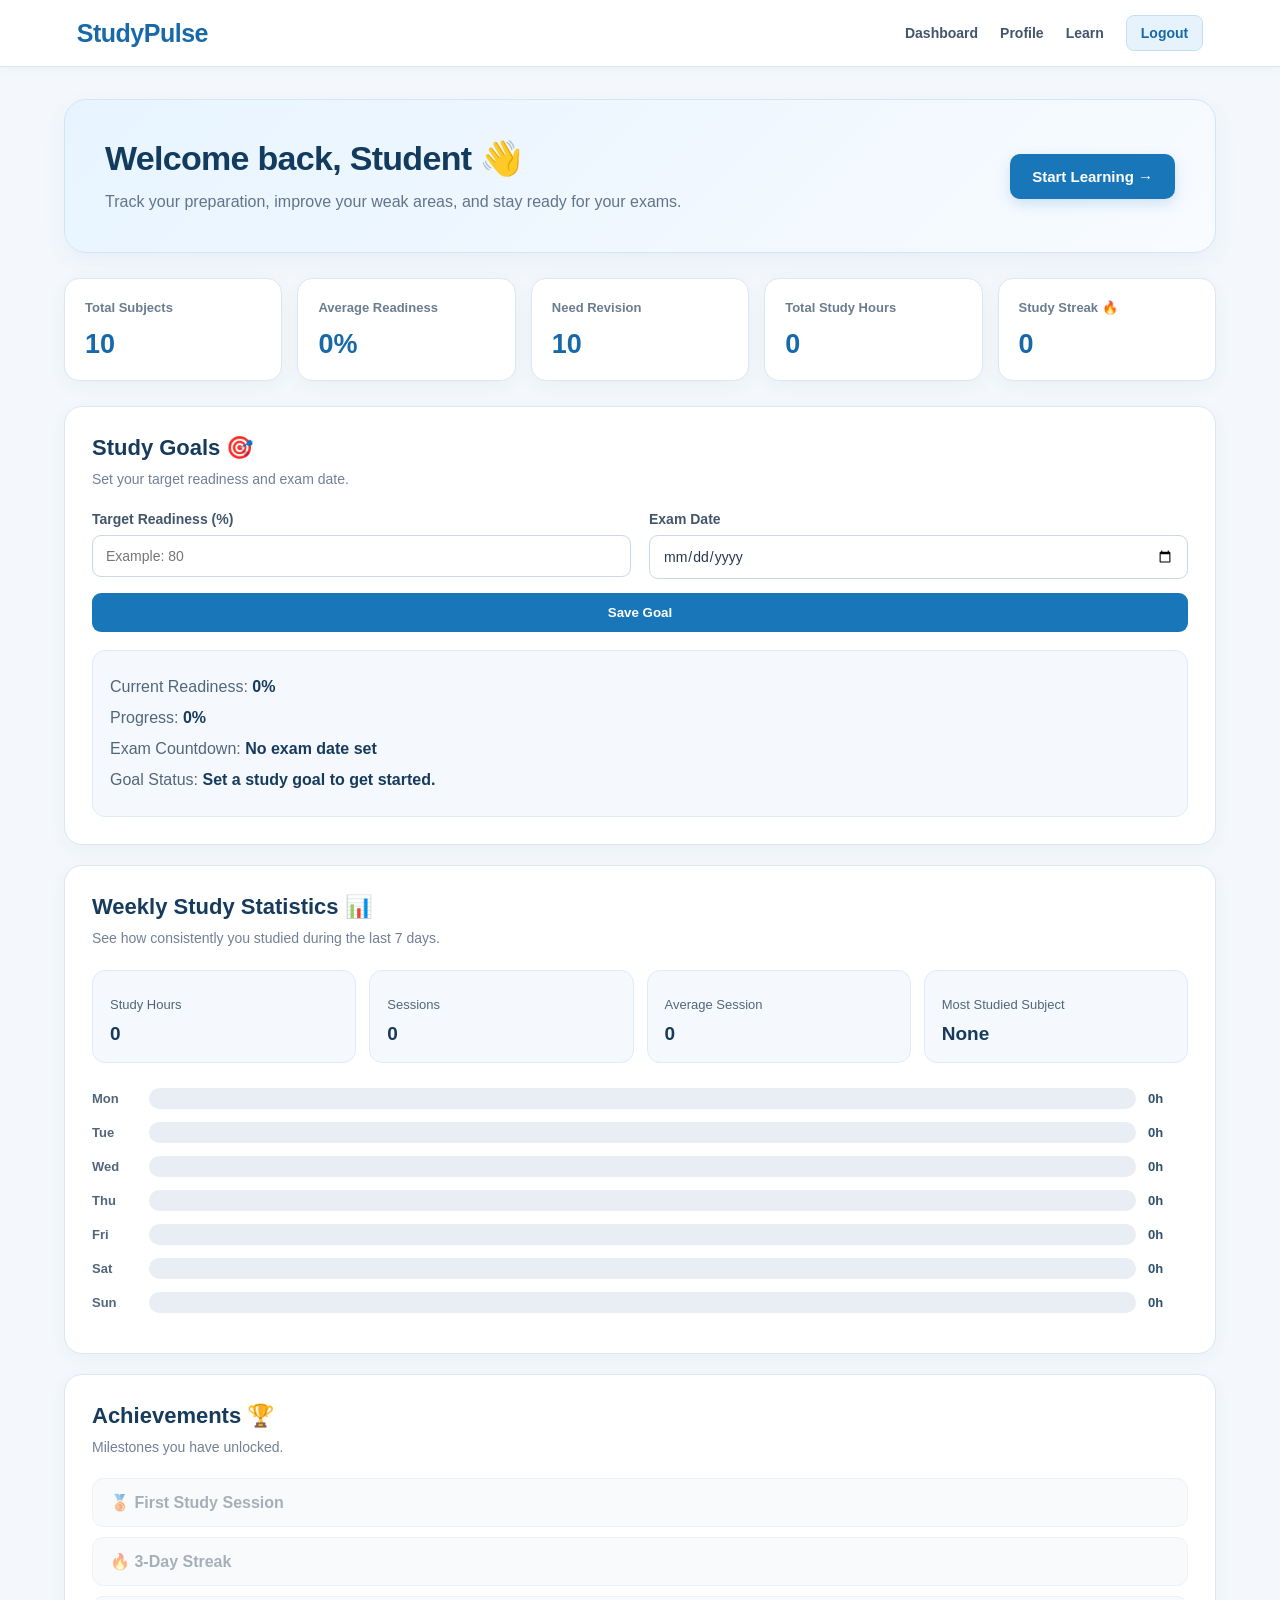
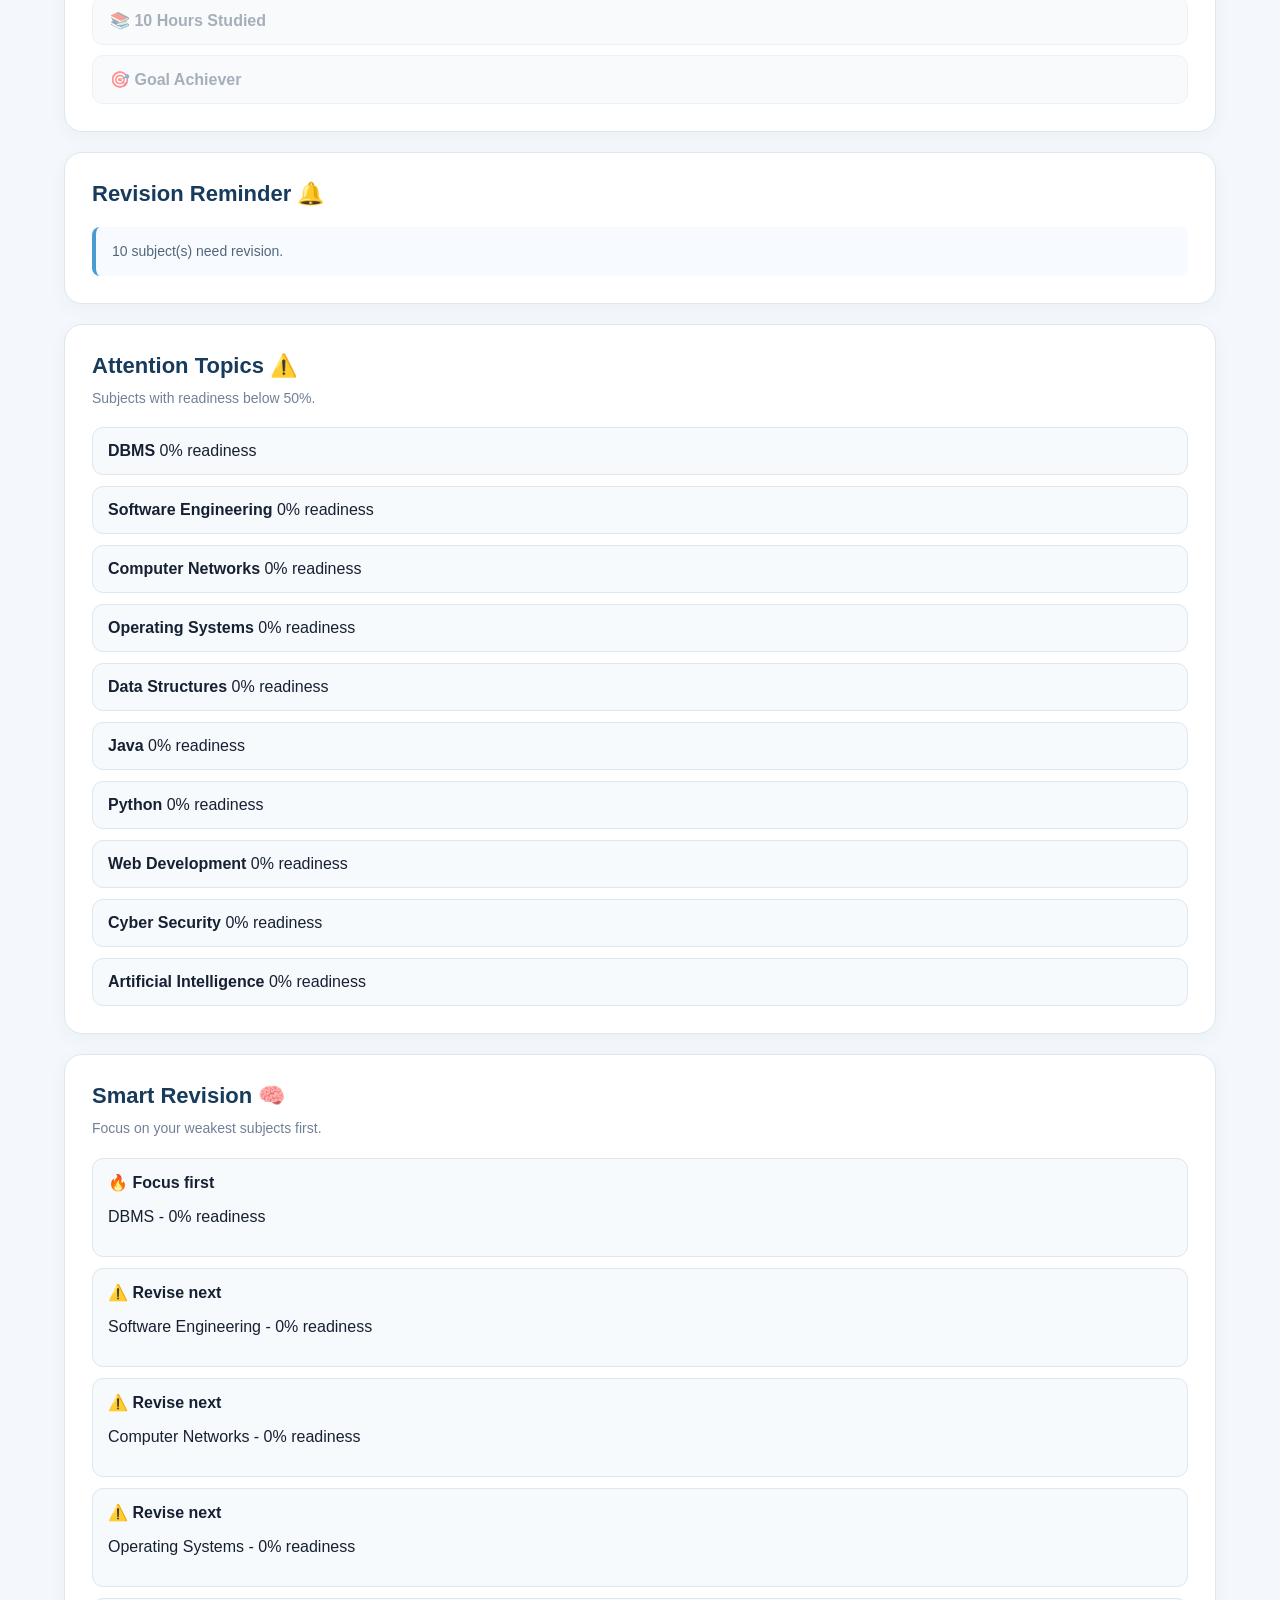
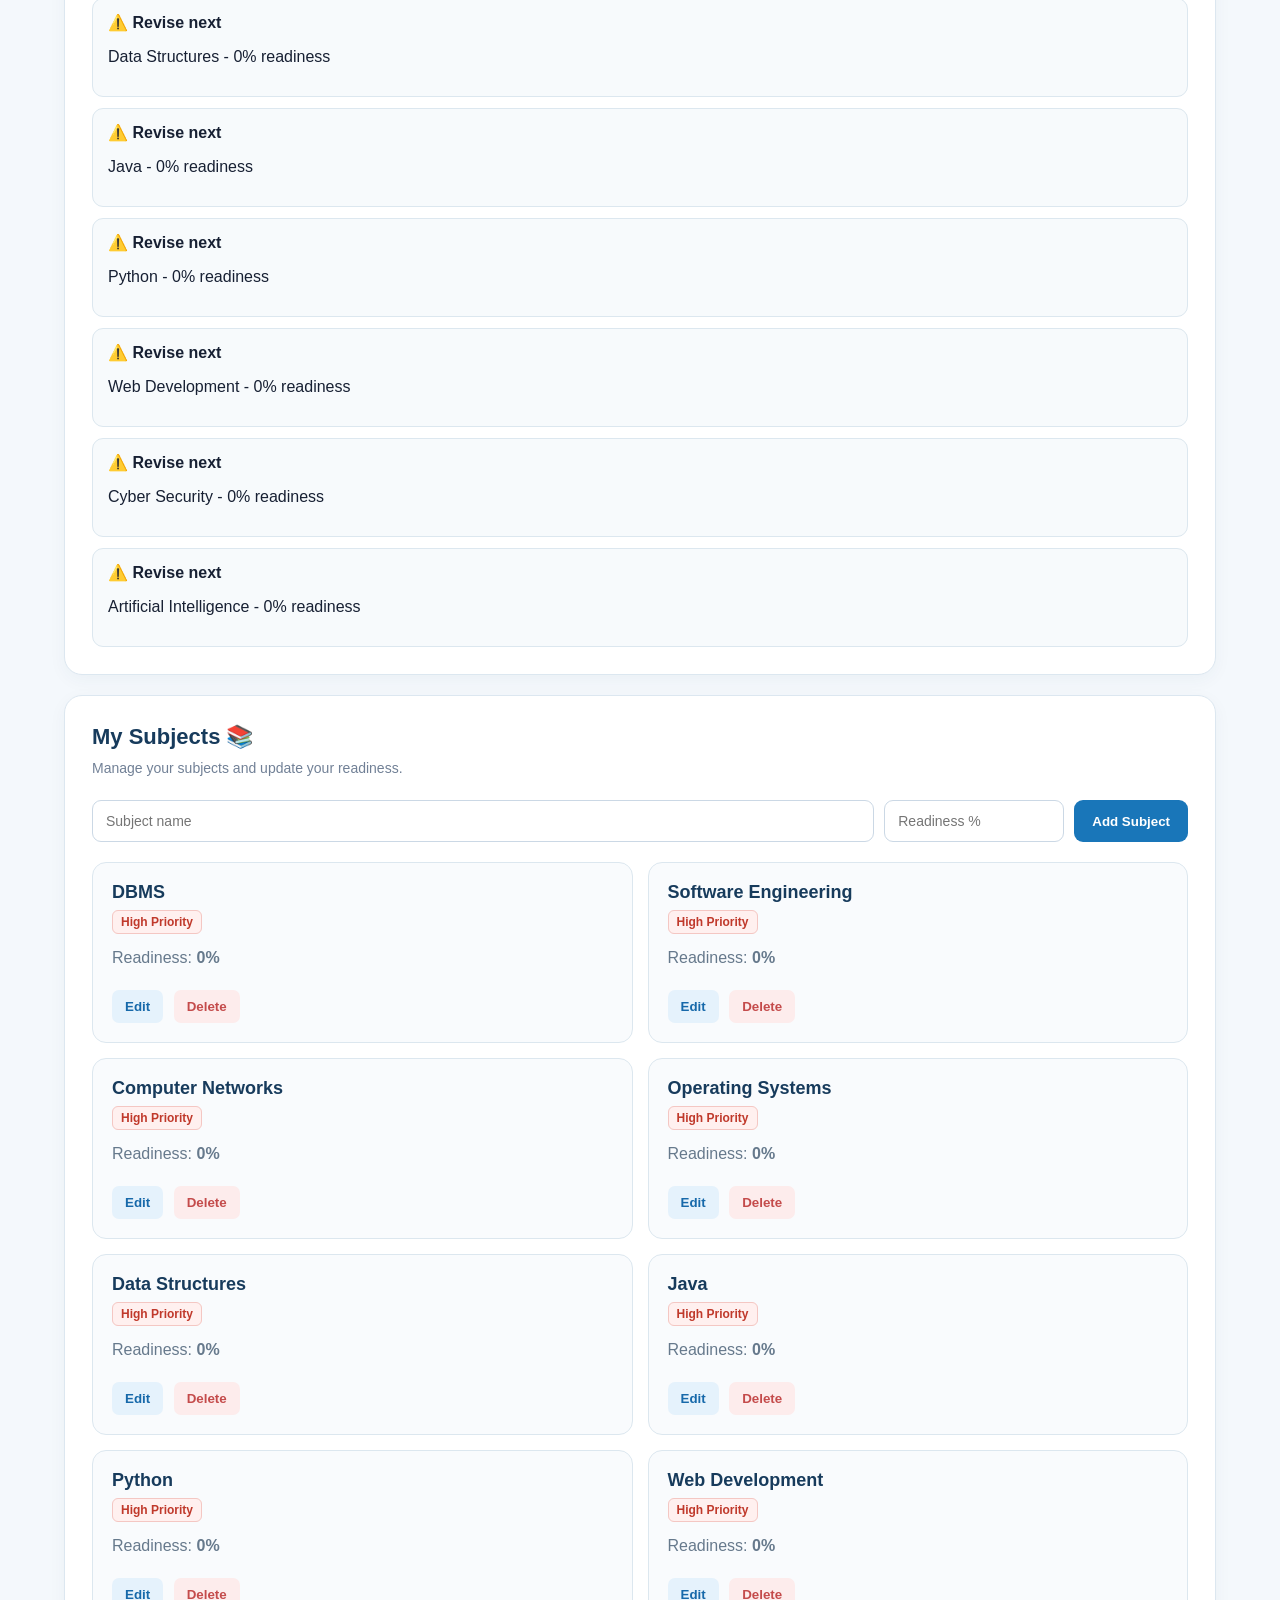
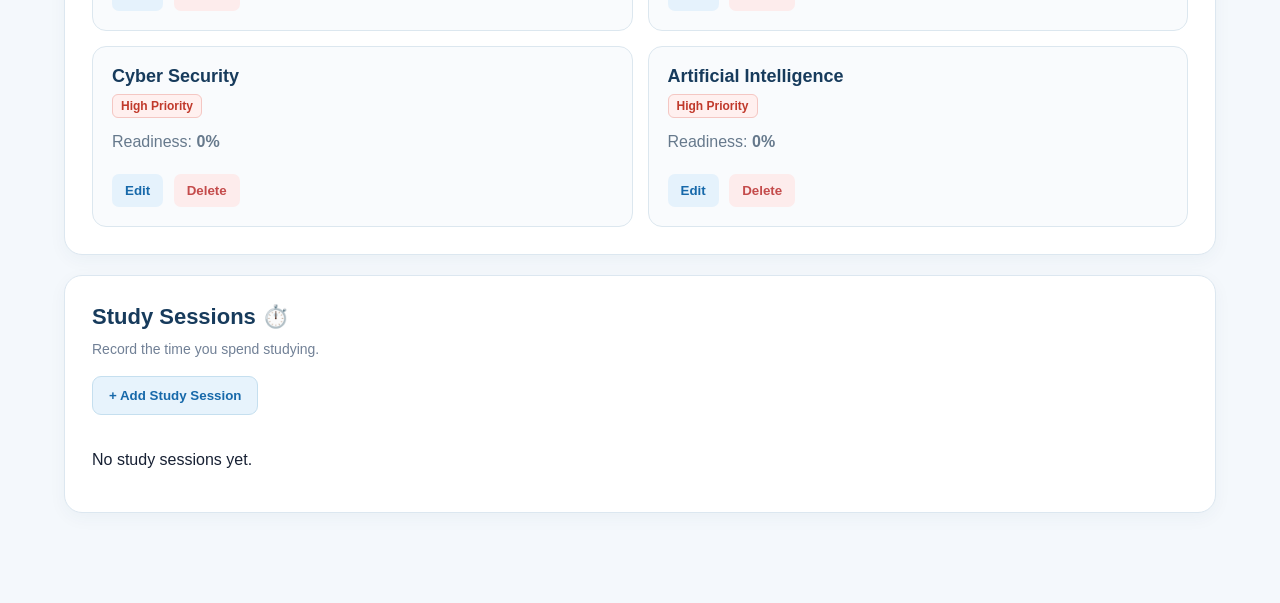
==== frontend/index.html @ 1348019b "Initial REVIORA project" ====
<!DOCTYPE html>
<html lang="en">
<head>
    <meta charset="UTF-8">
    <meta name="viewport" content="width=device-width, initial-scale=1.0">

    <title>StudyPulse - Dashboard</title>

    <style>
        * {
            box-sizing: border-box;
        }

        html {
            scroll-behavior: smooth;
        }

        body {
            margin: 0;
            font-family: Arial, Helvetica, sans-serif;
            background: #f4f8fc;
            color: #172033;
        }

        a {
            text-decoration: none;
        }

        button,
        input,
        select {
            font-family: inherit;
        }

        /* =========================
           NAVIGATION
        ========================= */

        .dashboard-nav {
            width: 100%;
            background: rgba(255, 255, 255, 0.97);
            border-bottom: 1px solid #dbe5ef;
            padding: 15px 6%;
            display: flex;
            align-items: center;
            justify-content: space-between;
            position: sticky;
            top: 0;
            z-index: 100;
            box-shadow: 0 2px 12px rgba(30, 70, 100, 0.04);
        }

        .dashboard-brand {
            font-size: 25px;
            font-weight: 800;
            color: #1769aa;
            letter-spacing: -0.5px;
        }

        .dashboard-nav-links {
            display: flex;
            gap: 22px;
            align-items: center;
        }

        .dashboard-nav-links a {
            color: #43556b;
            font-weight: 600;
            font-size: 14px;
            transition: 0.2s;
        }

        .dashboard-nav-links a:hover {
            color: #1769aa;
        }

        #logoutBtn {
            border: 1px solid #c5dfef;
            background: #e7f3fc;
            color: #1769aa;
            padding: 9px 14px;
            border-radius: 8px;
            font-size: 14px;
            font-weight: 700;
            cursor: pointer;
            transition: 0.2s;
        }

        #logoutBtn:hover {
            background: #1769aa;
            color: white;
            transform: translateY(-1px);
        }

        /* =========================
           MAIN
        ========================= */

        .dashboard-page {
            width: 90%;
            max-width: 1200px;
            margin: 0 auto;
            padding: 32px 0 70px;
        }

        /* =========================
           HERO
        ========================= */

        .dashboard-hero {
            background: linear-gradient(135deg, #e7f4ff 0%, #f8fbff 100%);
            border: 1px solid #cfe6f8;
            border-radius: 22px;
            padding: 38px 40px;
            margin-bottom: 25px;
            display: flex;
            justify-content: space-between;
            align-items: center;
            gap: 25px;
            box-shadow: 0 8px 25px rgba(32, 91, 135, 0.06);
        }

        .dashboard-hero h1 {
            margin: 0 0 10px;
            font-size: 34px;
            line-height: 1.2;
            color: #123b5d;
            letter-spacing: -0.7px;
        }

        .dashboard-hero p {
            margin: 0;
            max-width: 650px;
            color: #61748a;
            font-size: 16px;
            line-height: 1.6;
        }

        #startLearningBtn {
            border: none;
            background: #1976b9;
            color: white;
            padding: 14px 22px;
            border-radius: 10px;
            font-size: 15px;
            font-weight: bold;
            cursor: pointer;
            white-space: nowrap;
            transition: 0.2s;
            box-shadow: 0 5px 14px rgba(25, 118, 185, 0.18);
        }

        #startLearningBtn:hover {
            background: #125b91;
            transform: translateY(-2px);
        }

        #startLearningBtn:active,
        #saveGoalBtn:active,
        #addSubjectBtn:active,
        #saveSessionBtn:active {
            transform: translateY(1px);
        }

        /* =========================
           STAT CARDS
        ========================= */

        .dashboard-stats {
            display: grid;
            grid-template-columns: repeat(5, 1fr);
            gap: 15px;
            margin-bottom: 25px;
        }

        .dashboard-stat {
            background: #ffffff;
            border: 1px solid #dce7f0;
            border-radius: 15px;
            padding: 20px;
            min-width: 0;
            box-shadow: 0 5px 18px rgba(30, 70, 100, 0.05);
            transition: 0.2s;
        }

        .dashboard-stat:hover {
            transform: translateY(-2px);
            box-shadow: 0 8px 22px rgba(30, 70, 100, 0.08);
            border-color: #c8dce9;
        }

        .dashboard-stat h3 {
            margin: 0 0 11px;
            font-size: 13px;
            line-height: 1.4;
            color: #6a7d90;
            font-weight: 700;
        }

        .dashboard-stat p {
            margin: 0;
            font-size: 27px;
            font-weight: 800;
            color: #1769aa;
        }

        /* =========================
           SECTIONS
        ========================= */

        .dashboard-section {
            background: #ffffff;
            border: 1px solid #dce7f0;
            border-radius: 18px;
            padding: 27px;
            margin-bottom: 20px;
            box-shadow: 0 5px 18px rgba(30, 70, 100, 0.045);
        }

        .dashboard-section h2 {
            margin: 0 0 7px;
            color: #173b5c;
            font-size: 22px;
            line-height: 1.3;
        }

        .dashboard-section > p {
            color: #718096;
            margin: 0;
            line-height: 1.55;
            font-size: 14px;
        }

        /* =========================
           GOALS
        ========================= */

        .goal-grid {
            display: grid;
            grid-template-columns: 1fr 1fr;
            gap: 18px;
            margin-top: 20px;
        }

        .goal-form {
            display: flex;
            flex-direction: column;
            gap: 8px;
        }

        .goal-form label {
            font-weight: 700;
            color: #42566b;
            font-size: 14px;
        }

        .goal-form input,
        .goal-form select {
            width: 100%;
            padding: 12px 13px;
            border-radius: 9px;
            border: 1px solid #cbd8e5;
            background: #ffffff;
            font-size: 14px;
            color: #26384b;
            transition: 0.2s;
        }

        .goal-form input:focus,
        .goal-form select:focus {
            outline: none;
            border-color: #4a9bd1;
            box-shadow: 0 0 0 3px rgba(74, 155, 209, 0.12);
        }

        #saveGoalBtn {
            background: #1976b9;
            color: white;
            border: none;
            padding: 12px 18px;
            border-radius: 9px;
            font-weight: bold;
            cursor: pointer;
            margin-top: 14px;
            transition: 0.2s;
        }

        #saveGoalBtn:hover {
            background: #125b91;
        }

        .dashboard-mini {
            background: #f5f9fd;
            border: 1px solid #e1ebf3;
            border-radius: 13px;
            padding: 17px;
            margin-top: 18px;
        }

        .dashboard-mini p {
            margin: 7px 0;
            color: #52667b;
            line-height: 1.5;
        }

        .dashboard-mini strong {
            color: #173b5c;
        }

        /* =========================
           WEEKLY STATISTICS
        ========================= */

        .weekly-grid {
            display: grid;
            grid-template-columns: repeat(4, 1fr);
            gap: 13px;
            margin-top: 20px;
        }

        .weekly-grid .dashboard-mini {
            margin-top: 0;
        }

        .weekly-grid .dashboard-mini p {
            font-size: 13px;
            margin-bottom: 8px;
        }

        .weekly-grid .dashboard-mini strong {
            font-size: 19px;
        }

        /* =========================
           WEEKLY CHART
        ========================= */

        #weeklyChart {
            margin-top: 25px;
            width: 100%;
        }

        #weeklyChart .chart-row {
            display: flex;
            align-items: center;
            gap: 12px;
            margin-bottom: 13px;
            width: 100%;
        }

        #weeklyChart .chart-day {
            width: 45px;
            font-weight: bold;
            color: #52667b;
            flex-shrink: 0;
            font-size: 13px;
        }

        #weeklyChart .chart-bar-container {
            flex: 1;
            height: 21px;
            background: #e8eef4;
            border-radius: 12px;
            overflow: hidden;
        }

        #weeklyChart .chart-bar {
            height: 100%;
            background: linear-gradient(90deg, #4b9bd3, #1976b9);
            border-radius: 12px;
            transition: width 0.4s ease;
        }

        #weeklyChart .chart-hours {
            width: 40px;
            font-weight: bold;
            color: #31516c;
            flex-shrink: 0;
            font-size: 13px;
        }

        /* =========================
           ACHIEVEMENTS
        ========================= */

        #achievements {
            display: grid;
            gap: 10px;
            margin-top: 19px;
        }

        .achievement {
            padding: 14px 17px;
            border-radius: 11px;
            font-weight: bold;
            background: #f2f6fa;
            border: 1px solid #dce7ef;
            color: #506276;
            transition: 0.2s;
        }

        .achievement.locked {
            opacity: 0.5;
        }

        .achievement.unlocked {
            opacity: 1;
            background: #ecf8f2;
            border: 2px solid #43a879;
            color: #256344;
        }

        /* =========================
           REVISION / ATTENTION
        ========================= */

        #revisionReminder {
            background: #f7fbff;
            border-left: 4px solid #4b9bd3;
            padding: 14px 16px;
            margin-top: 18px;
            border-radius: 8px;
            color: #52667b;
            line-height: 1.55;
        }

        #attentionTopics,
        #smartRevision {
            display: grid;
            gap: 11px;
            margin-top: 18px;
        }

        #attentionTopics > div,
        #smartRevision > div {
            background: #f7fafc;
            border: 1px solid #dce7ef;
            border-radius: 11px;
            padding: 14px 15px;
            transition: 0.2s;
        }

        #attentionTopics > div:hover,
        #smartRevision > div:hover {
            border-color: #bfd8e8;
            background: #f9fcff;
        }

        /* =========================
           SUBJECTS
        ========================= */

        #subjectsContainer {
            display: grid;
            grid-template-columns: repeat(2, 1fr);
            gap: 15px;
            margin-top: 20px;
        }

        .subject-card {
            background: #f9fbfd;
            border: 1px solid #dce7ef;
            border-radius: 14px;
            padding: 19px;
            transition: 0.2s;
        }

        .subject-card:hover {
            transform: translateY(-2px);
            border-color: #a9cfe9;
            box-shadow: 0 7px 20px rgba(35, 100, 145, 0.08);
        }

        .subject-card h3 {
            margin: 0 0 9px;
            color: #173b5c;
            font-size: 18px;
        }

        .subject-card p {
            color: #66798c;
            line-height: 1.5;
        }

        .subject-card button {
            border: none;
            padding: 9px 13px;
            border-radius: 7px;
            margin-right: 6px;
            margin-top: 4px;
            cursor: pointer;
            font-weight: 600;
            transition: 0.2s;
        }

        .subject-card button:first-of-type {
            background: #e5f2fc;
            color: #1769aa;
        }

        .subject-card button:first-of-type:hover {
            background: #d4eafa;
        }

        .subject-card button:last-of-type {
            background: #fdecec;
            color: #c44b4b;
        }

        .subject-card button:last-of-type:hover {
            background: #fbdada;
        }

        /* =========================
           SUBJECT INPUT
        ========================= */

        .subject-input-row {
            display: grid;
            grid-template-columns: 1fr 180px auto;
            gap: 10px;
            margin-top: 20px;
        }

        .subject-input-row input {
            min-width: 0;
            padding: 12px 13px;
            border-radius: 9px;
            border: 1px solid #cbd8e5;
            background: white;
            font-size: 14px;
            transition: 0.2s;
        }

        .subject-input-row input:focus {
            outline: none;
            border-color: #4a9bd1;
            box-shadow: 0 0 0 3px rgba(74, 155, 209, 0.12);
        }

        #addSubjectBtn {
            background: #1976b9;
            color: white;
            border: none;
            padding: 12px 18px;
            border-radius: 9px;
            font-weight: bold;
            cursor: pointer;
            white-space: nowrap;
            transition: 0.2s;
        }

        #addSubjectBtn:hover {
            background: #125b91;
        }

        /* =========================
           STUDY SESSIONS
        ========================= */

        #toggleSessionBtn {
            background: #e7f3fc;
            color: #1769aa;
            border: 1px solid #c5dfef;
            padding: 11px 16px;
            border-radius: 9px;
            font-weight: bold;
            cursor: pointer;
            margin-top: 16px;
            transition: 0.2s;
        }

        #toggleSessionBtn:hover {
            background: #d9edf9;
        }

        #studySessionForm {
            margin-top: 18px;
            padding: 18px;
            background: #f7fafc;
            border: 1px solid #dce7ef;
            border-radius: 13px;
        }

        #studySessionForm select,
        #studySessionForm input {
            padding: 12px;
            border-radius: 9px;
            border: 1px solid #cbd8e5;
            background: white;
            font-size: 14px;
            margin: 5px;
        }

        #studySessionForm select:focus,
        #studySessionForm input:focus {
            outline: none;
            border-color: #4a9bd1;
            box-shadow: 0 0 0 3px rgba(74, 155, 209, 0.12);
        }

        #saveSessionBtn {
            padding: 12px 17px;
            border-radius: 9px;
            border: none;
            background: #1976b9;
            color: white;
            font-weight: bold;
            cursor: pointer;
            margin: 5px;
            transition: 0.2s;
        }

        #saveSessionBtn:hover {
            background: #125b91;
        }

        #studyHistory {
            margin-top: 20px;
            display: grid;
            gap: 10px;
        }

        #studyHistory > div {
            background: #f8fafc;
            border: 1px solid #dce7ef;
            border-radius: 10px;
            padding: 14px;
        }

        /* =========================
           PRIORITY BADGES
        ========================= */

        .priority-high {
            color: #c0392b;
            background: #fff0ef;
            border: 1px solid #f4c7c3;
            padding: 4px 8px;
            border-radius: 6px;
            font-size: 12px;
            font-weight: bold;
        }

        .priority-medium {
            color: #a36b00;
            background: #fff8e6;
            border: 1px solid #f2d58a;
            padding: 4px 8px;
            border-radius: 6px;
            font-size: 12px;
            font-weight: bold;
        }

        .priority-low {
            color: #26734d;
            background: #ecf8f2;
            border: 1px solid #b8dfca;
            padding: 4px 8px;
            border-radius: 6px;
            font-size: 12px;
            font-weight: bold;
        }

        /* =========================
           RESPONSIVE - TABLET
        ========================= */

        @media (max-width: 1050px) {

            .dashboard-stats {
                grid-template-columns: repeat(3, 1fr);
            }

            .weekly-grid {
                grid-template-columns: repeat(2, 1fr);
            }
        }

        @media (max-width: 800px) {

            .dashboard-page {
                width: 92%;
            }

            .dashboard-hero {
                padding: 30px;
            }

            .dashboard-hero h1 {
                font-size: 29px;
            }

            .subject-input-row {
                grid-template-columns: 1fr 150px;
            }

            #addSubjectBtn {
                grid-column: 1 / -1;
            }

            #subjectsContainer {
                grid-template-columns: 1fr;
            }
        }

        /* =========================
           RESPONSIVE - MOBILE
        ========================= */

        @media (max-width: 650px) {

            .dashboard-nav {
                padding: 12px 4%;
                gap: 10px;
            }

            .dashboard-brand {
                font-size: 20px;
            }

            .dashboard-nav-links {
                gap: 5px;
                flex-wrap: wrap;
                justify-content: flex-end;
            }

            .dashboard-nav-links a {
                font-size: 11px;
            }

            #logoutBtn {
                padding: 7px 9px;
                font-size: 11px;
            }

            .dashboard-page {
                width: 92%;
                padding: 20px 0 45px;
            }

            .dashboard-hero {
                padding: 24px 20px;
                flex-direction: column;
                align-items: flex-start;
                gap: 18px;
                border-radius: 17px;
                margin-bottom: 18px;
            }

            .dashboard-hero h1 {
                font-size: 24px;
                line-height: 1.3;
            }

            .dashboard-hero p {
                font-size: 14px;
                line-height: 1.6;
            }

            #startLearningBtn {
                width: 100%;
                padding: 13px;
            }

            .dashboard-stats {
                grid-template-columns: repeat(2, minmax(0, 1fr));
                gap: 9px;
                margin-bottom: 18px;
            }

            .dashboard-stat {
                padding: 16px 13px;
                border-radius: 12px;
            }

            .dashboard-stat h3 {
                font-size: 11px;
                margin-bottom: 7px;
            }

            .dashboard-stat p {
                font-size: 21px;
            }

            .dashboard-section {
                padding: 20px 15px;
                border-radius: 15px;
                margin-bottom: 16px;
            }

            .dashboard-section h2 {
                font-size: 19px;
            }

            .dashboard-section > p {
                font-size: 13px;
                line-height: 1.55;
            }

            .goal-grid,
            .weekly-grid {
                grid-template-columns: 1fr;
                gap: 9px;
            }

            .dashboard-mini {
                padding: 14px;
                margin-top: 12px;
            }

            .subject-input-row {
                grid-template-columns: 1fr;
                gap: 8px;
            }

            .subject-input-row input,
            #addSubjectBtn {
                width: 100%;
            }

            .subject-card {
                padding: 16px;
            }

            .subject-card h3 {
                font-size: 17px;
            }

            .subject-card button {
                margin-top: 5px;
            }

            #studySessionForm {
                padding: 13px;
            }

            #studySessionForm select,
            #studySessionForm input,
            #saveSessionBtn {
                width: 100%;
                margin: 5px 0;
            }

            #weeklyChart .chart-row {
                gap: 7px;
                margin-bottom: 11px;
            }

            #weeklyChart .chart-day {
                width: 32px;
                font-size: 11px;
            }

            #weeklyChart .chart-hours {
                width: 32px;
                font-size: 11px;
            }

            #weeklyChart .chart-bar-container {
                height: 19px;
            }
        }

        /* =========================
           RESPONSIVE - SMALL PHONES
        ========================= */

        @media (max-width: 420px) {

            .dashboard-nav {
                align-items: flex-start;
            }

            .dashboard-brand {
                font-size: 18px;
            }

            .dashboard-nav-links {
                gap: 4px;
            }

            .dashboard-nav-links a,
            #logoutBtn {
                font-size: 10px;
                padding: 6px 7px;
            }

            .dashboard-page {
                width: 94%;
            }

            .dashboard-hero {
                padding: 21px 17px;
            }

            .dashboard-hero h1 {
                font-size: 22px;
            }

            .dashboard-hero p {
                font-size: 13px;
            }

            .dashboard-stats {
                gap: 8px;
            }

            .dashboard-stat {
                padding: 14px 11px;
            }

            .dashboard-stat p {
                font-size: 20px;
            }

            .dashboard-section {
                padding: 18px 13px;
            }

            .dashboard-section h2 {
                font-size: 18px;
            }
        }

    </style>
</head>

<body>

    <!-- =========================
         NAVIGATION
    ========================= -->

    <nav class="dashboard-nav">

        <div class="dashboard-brand">
            StudyPulse
        </div>

        <div class="dashboard-nav-links">
            <a href="index.html">Dashboard</a>
            <a href="profile.html">Profile</a>
            <a href="topics.html">Learn</a>

            <button id="logoutBtn" type="button">
                Logout
            </button>
        </div>

    </nav>


    <main class="dashboard-page">

        <!-- =========================
             HERO
        ========================= -->

        <section class="dashboard-hero">

            <div>
                <h1>
                    Welcome back, <span id="studentName">Student</span> 👋
                </h1>

                <p>
                    Track your preparation, improve your weak areas,
                    and stay ready for your exams.
                </p>
            </div>

            <button id="startLearningBtn">
                Start Learning →
            </button>

        </section>


        <!-- =========================
             DASHBOARD STATS
        ========================= -->

        <section class="dashboard-stats">

            <div class="dashboard-stat">
                <h3>Total Subjects</h3>
                <p id="totalSubjects">0</p>
            </div>

            <div class="dashboard-stat">
                <h3>Average Readiness</h3>
                <p id="averageReadiness">0%</p>
            </div>

            <div class="dashboard-stat">
                <h3>Need Revision</h3>
                <p id="needRevision">0</p>
            </div>

            <div class="dashboard-stat">
                <h3>Total Study Hours</h3>
                <p id="totalStudyTime">0</p>
            </div>

            <div class="dashboard-stat">
                <h3>Study Streak 🔥</h3>
                <p id="studyStreak">0</p>
            </div>

        </section>


        <!-- =========================
             STUDY GOALS
        ========================= -->

        <section class="dashboard-section">

            <h2>Study Goals 🎯</h2>

            <p>
                Set your target readiness and exam date.
            </p>

            <div class="goal-grid">

                <div class="goal-form">

                    <label for="targetReadiness">
                        Target Readiness (%)
                    </label>

                    <input
                        type="number"
                        id="targetReadiness"
                        min="1"
                        max="100"
                        placeholder="Example: 80"
                    >

                </div>


                <div class="goal-form">

                    <label for="examDate">
                        Exam Date
                    </label>

                    <input
                        type="date"
                        id="examDate"
                    >

                </div>

            </div>


            <div class="goal-form">

                <button id="saveGoalBtn">
                    Save Goal
                </button>

            </div>


            <div class="dashboard-mini">

                <p>
                    Current Readiness:
                    <strong id="goalCurrentReadiness">0%</strong>
                </p>

                <p>
                    Progress:
                    <strong id="goalProgress">0%</strong>
                </p>

                <p>
                    Exam Countdown:
                    <strong id="examCountdown">Not set</strong>
                </p>

                <p>
                    Goal Status:
                    <strong id="goalStatus">No goal set</strong>
                </p>

            </div>

        </section>


        <!-- =========================
             WEEKLY STATISTICS
        ========================= -->

        <section class="dashboard-section">

            <h2>Weekly Study Statistics 📊</h2>

            <p>
                See how consistently you studied during the last 7 days.
            </p>


            <div class="weekly-grid">

                <div class="dashboard-mini">

                    <p>Study Hours</p>

                    <strong id="weeklyStudyHours">
                        0
                    </strong>

                </div>


                <div class="dashboard-mini">

                    <p>Sessions</p>

                    <strong id="weeklySessions">
                        0
                    </strong>

                </div>


                <div class="dashboard-mini">

                    <p>Average Session</p>

                    <strong id="weeklyAverage">
                        0
                    </strong>

                </div>


                <div class="dashboard-mini">

                    <p>Most Studied Subject</p>

                    <strong id="mostStudiedSubject">
                        —
                    </strong>

                </div>

            </div>


            <div id="weeklyChart"></div>

        </section>


        <!-- =========================
             ACHIEVEMENTS
        ========================= -->

        <section class="dashboard-section">

            <h2>Achievements 🏆</h2>

            <p>
                Milestones you have unlocked.
            </p>

            <div id="achievements">

                <div class="achievement locked">
                    🥉 First Study Session
                </div>

                <div class="achievement locked">
                    🔥 3-Day Streak
                </div>

                <div class="achievement locked">
                    📚 10 Hours Studied
                </div>

                <div class="achievement locked">
                    🎯 Goal Achiever
                </div>

            </div>

        </section>


        <!-- =========================
             REVISION REMINDER
        ========================= -->

        <section class="dashboard-section">

            <h2>Revision Reminder 🔔</h2>

            <p id="revisionReminder">
                Checking your revision status...
            </p>

        </section>


        <!-- =========================
             ATTENTION TOPICS
        ========================= -->

        <section class="dashboard-section">

            <h2>Attention Topics ⚠️</h2>

            <p>
                Subjects with readiness below 50%.
            </p>

            <div id="attentionTopics"></div>

        </section>


        <!-- =========================
             SMART REVISION
        ========================= -->

        <section class="dashboard-section">

            <h2>Smart Revision 🧠</h2>

            <p>
                Focus on your weakest subjects first.
            </p>

            <div id="smartRevision"></div>

        </section>


        <!-- =========================
             MY SUBJECTS
        ========================= -->

        <section
            class="dashboard-section"
            id="subjectsSection"
        >

            <h2>My Subjects 📚</h2>

            <p>
                Manage your subjects and update your readiness.
            </p>


            <div class="subject-input-row">

                <input
                    type="text"
                    id="subjectName"
                    placeholder="Subject name"
                >

                <input
                    type="number"
                    id="subjectReadiness"
                    min="0"
                    max="100"
                    placeholder="Readiness %"
                >

                <button id="addSubjectBtn">
                    Add Subject
                </button>

            </div>


            <div id="subjectsContainer"></div>

        </section>


        <!-- =========================
             STUDY SESSIONS
        ========================= -->

        <section class="dashboard-section">

            <h2>Study Sessions ⏱️</h2>

            <p>
                Record the time you spend studying.
            </p>


            <button id="toggleSessionBtn">
                + Add Study Session
            </button>


            <div
                id="studySessionForm"
                style="display: none;"
            >

                <select id="sessionSubject">

                    <option value="">
                        Select Subject
                    </option>

                </select>


                <input
                    type="number"
                    id="sessionHours"
                    min="0.1"
                    step="0.1"
                    placeholder="Hours studied"
                >


                <input
                    type="date"
                    id="sessionDate"
                >


                <button id="saveSessionBtn">
                    Save Session
                </button>

            </div>


            <div id="studyHistory"></div>

        </section>

    </main>


    <script src="script.js"></script>

    <script>

        const logoutBtn = document.getElementById("logoutBtn");

        if (logoutBtn) {

            logoutBtn.addEventListener("click", function () {

                localStorage.removeItem("isLoggedIn");
                localStorage.removeItem("studentEmail");

                window.location.href = "login.html";

            });

        }

    </script>

</body>
</html>
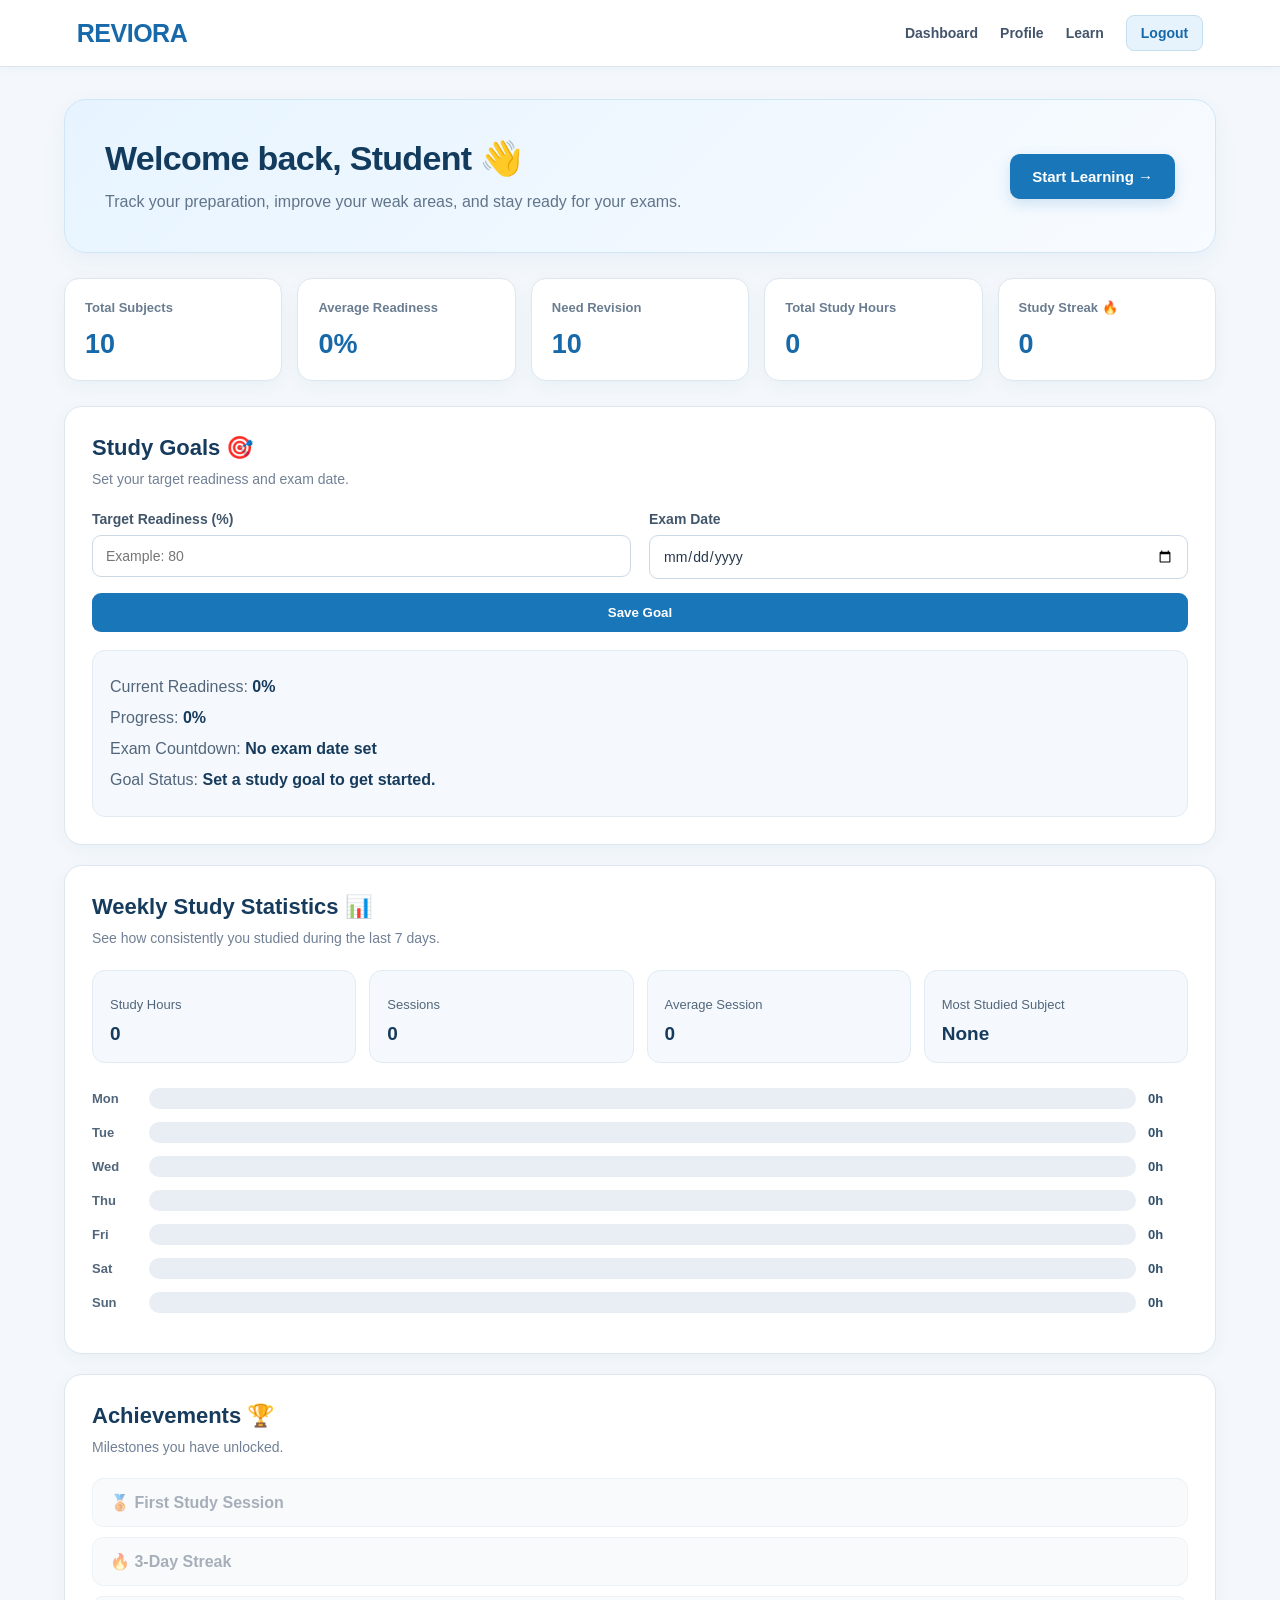
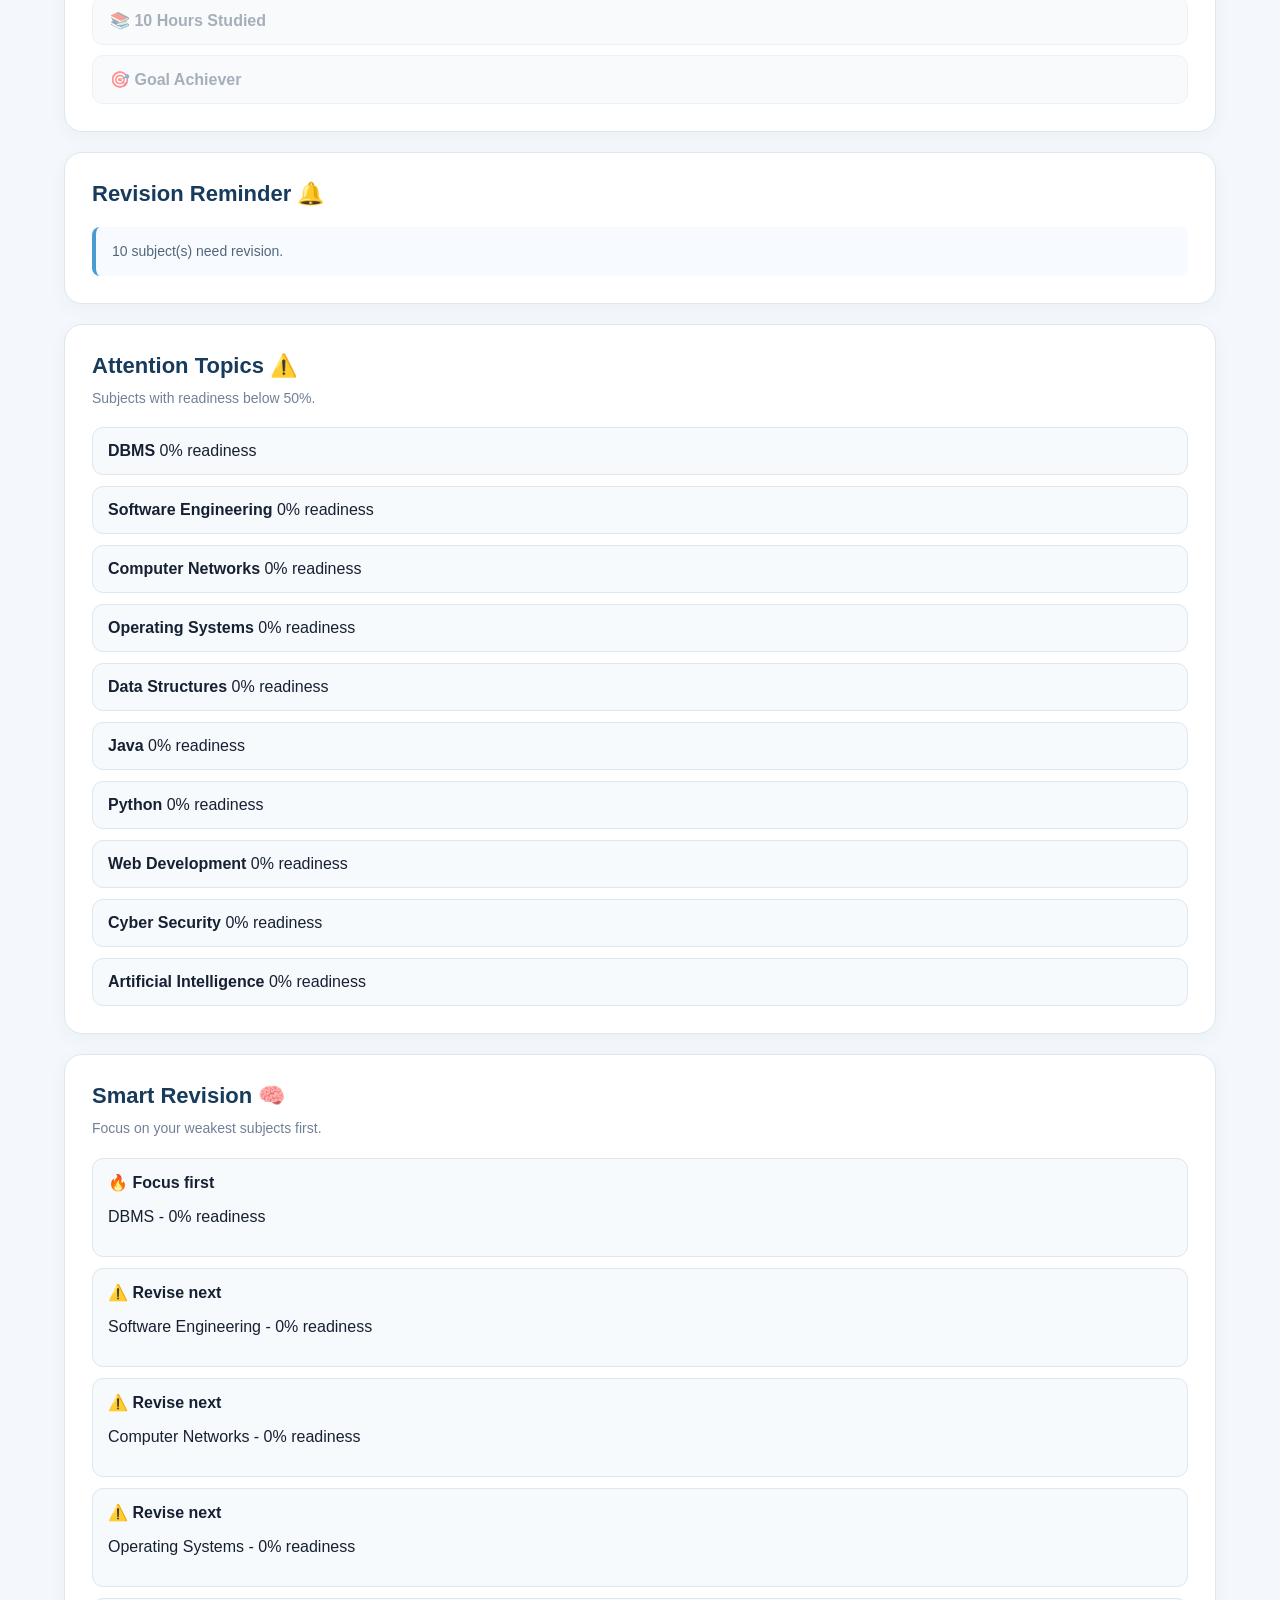
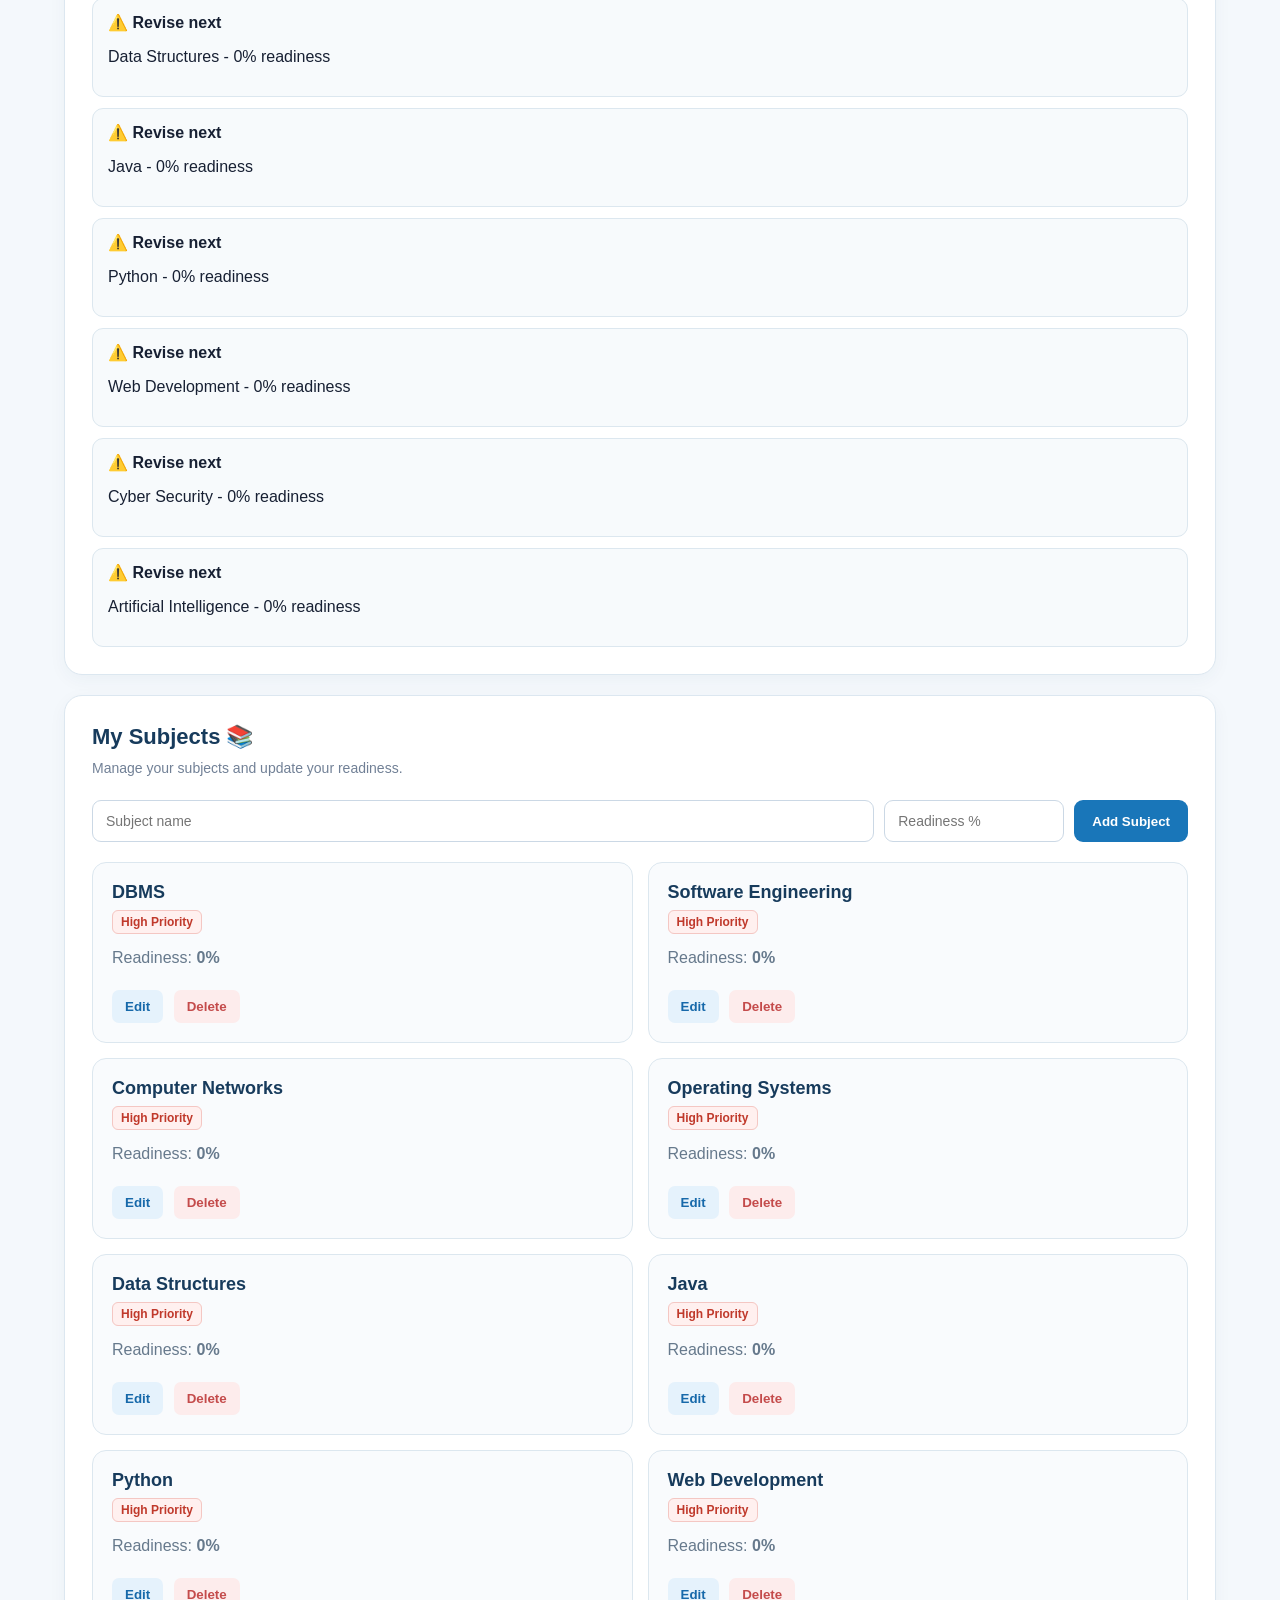
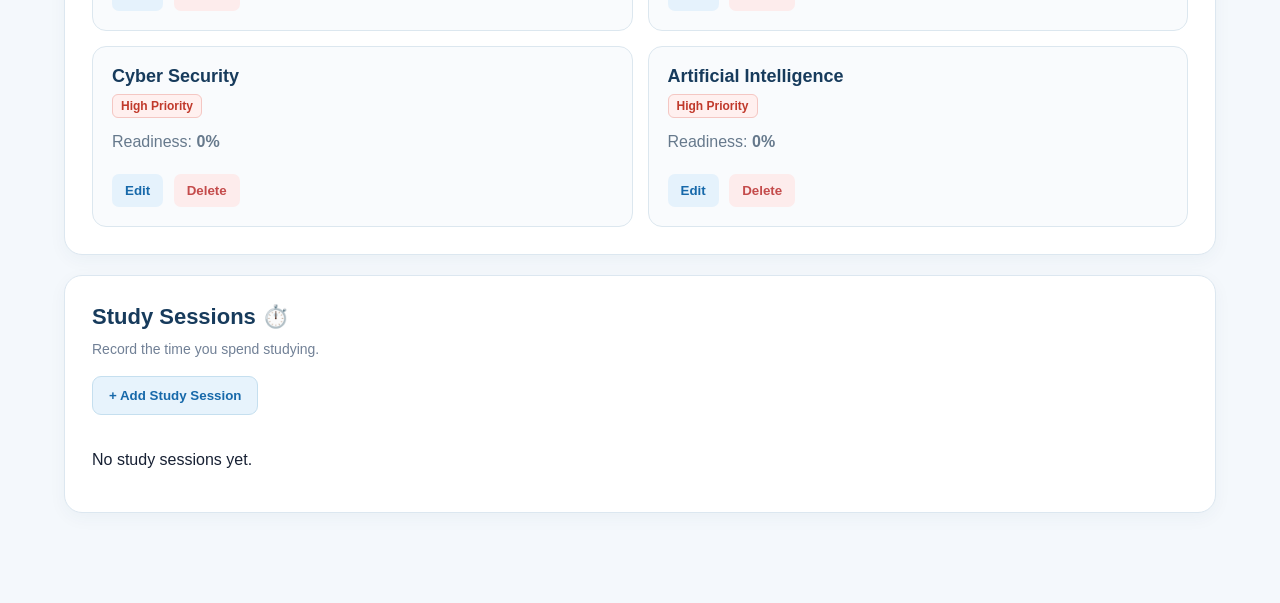
==== commit ce44978c: "Update REVIORA branding and README" ====
--- a/frontend/index.html
+++ b/frontend/index.html
@@ -4,7 +4,7 @@
     <meta charset="UTF-8">
     <meta name="viewport" content="width=device-width, initial-scale=1.0">
 
-    <title>StudyPulse - Dashboard</title>
+    <title>REVIORA - Dashboard</title>
 
     <style>
         * {
@@ -935,7 +935,7 @@
     <nav class="dashboard-nav">
 
         <div class="dashboard-brand">
-            StudyPulse
+            REVIORA
         </div>
 
         <div class="dashboard-nav-links">
